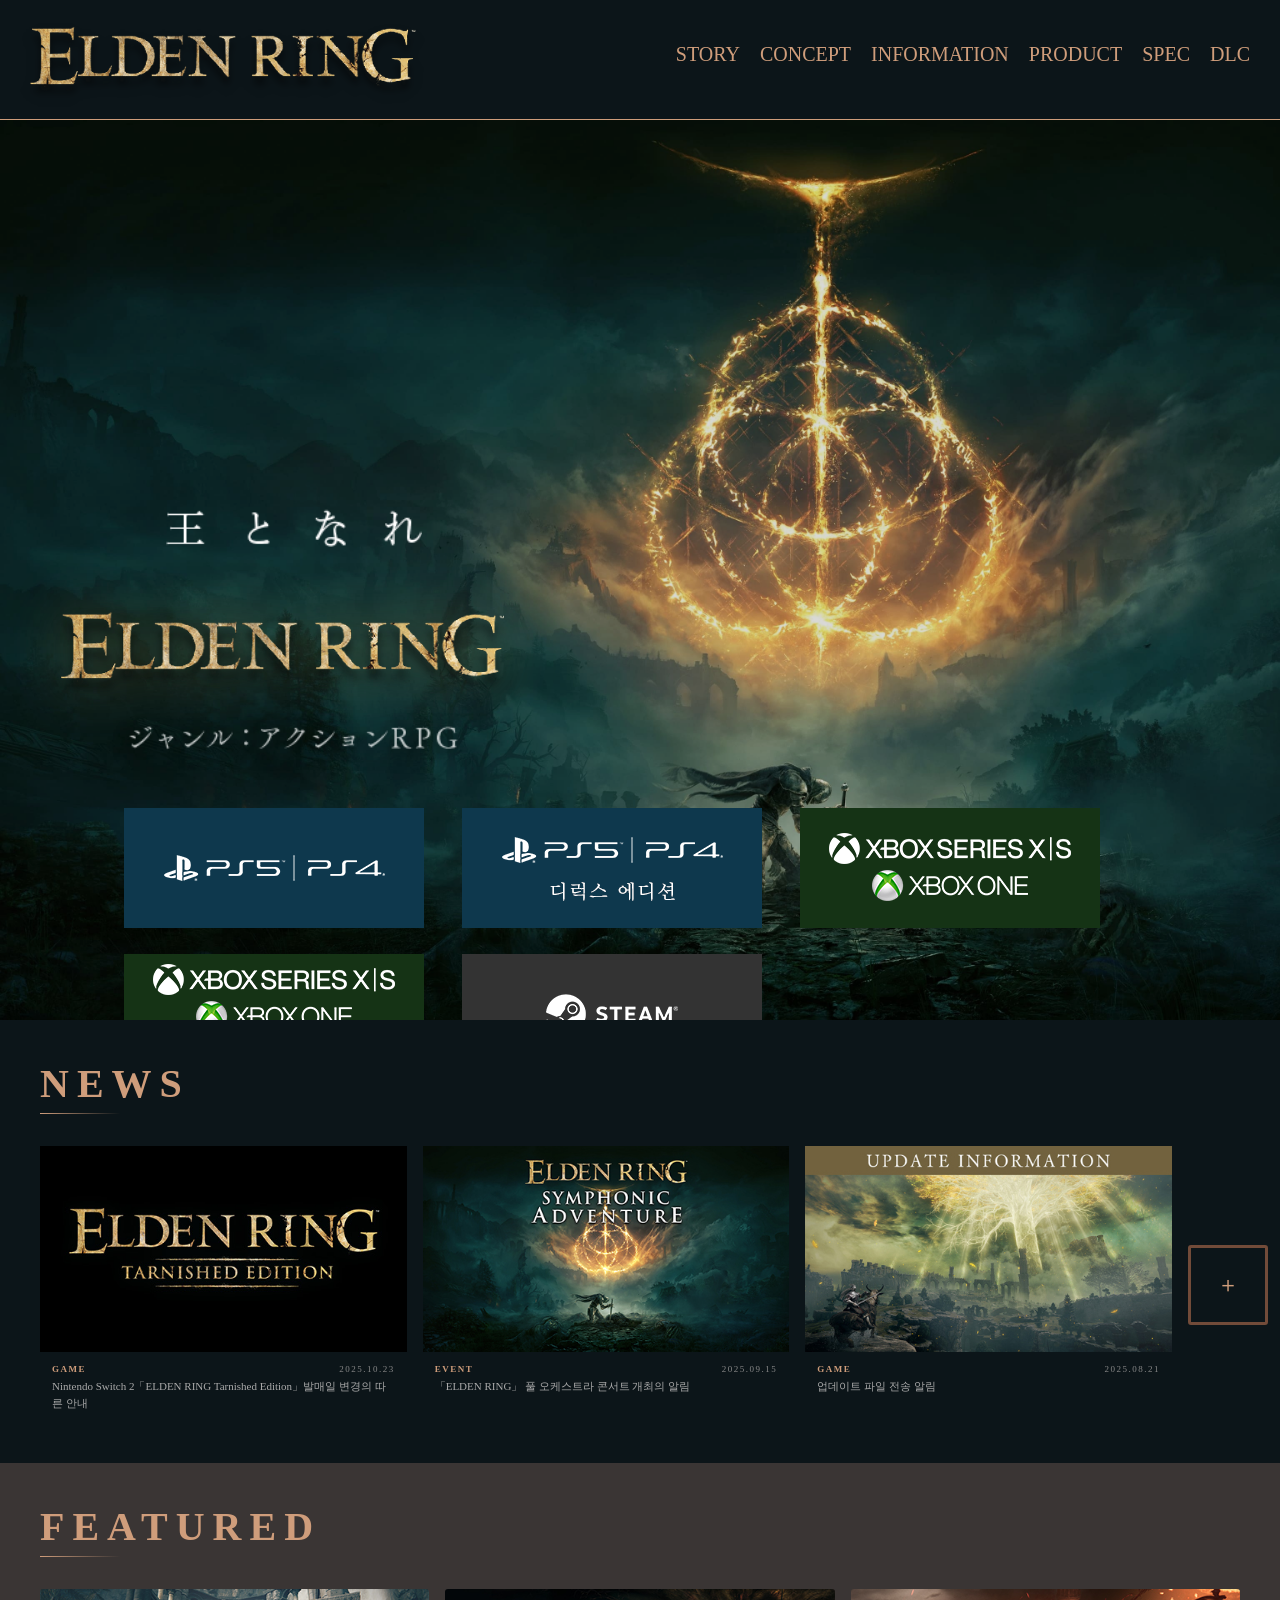
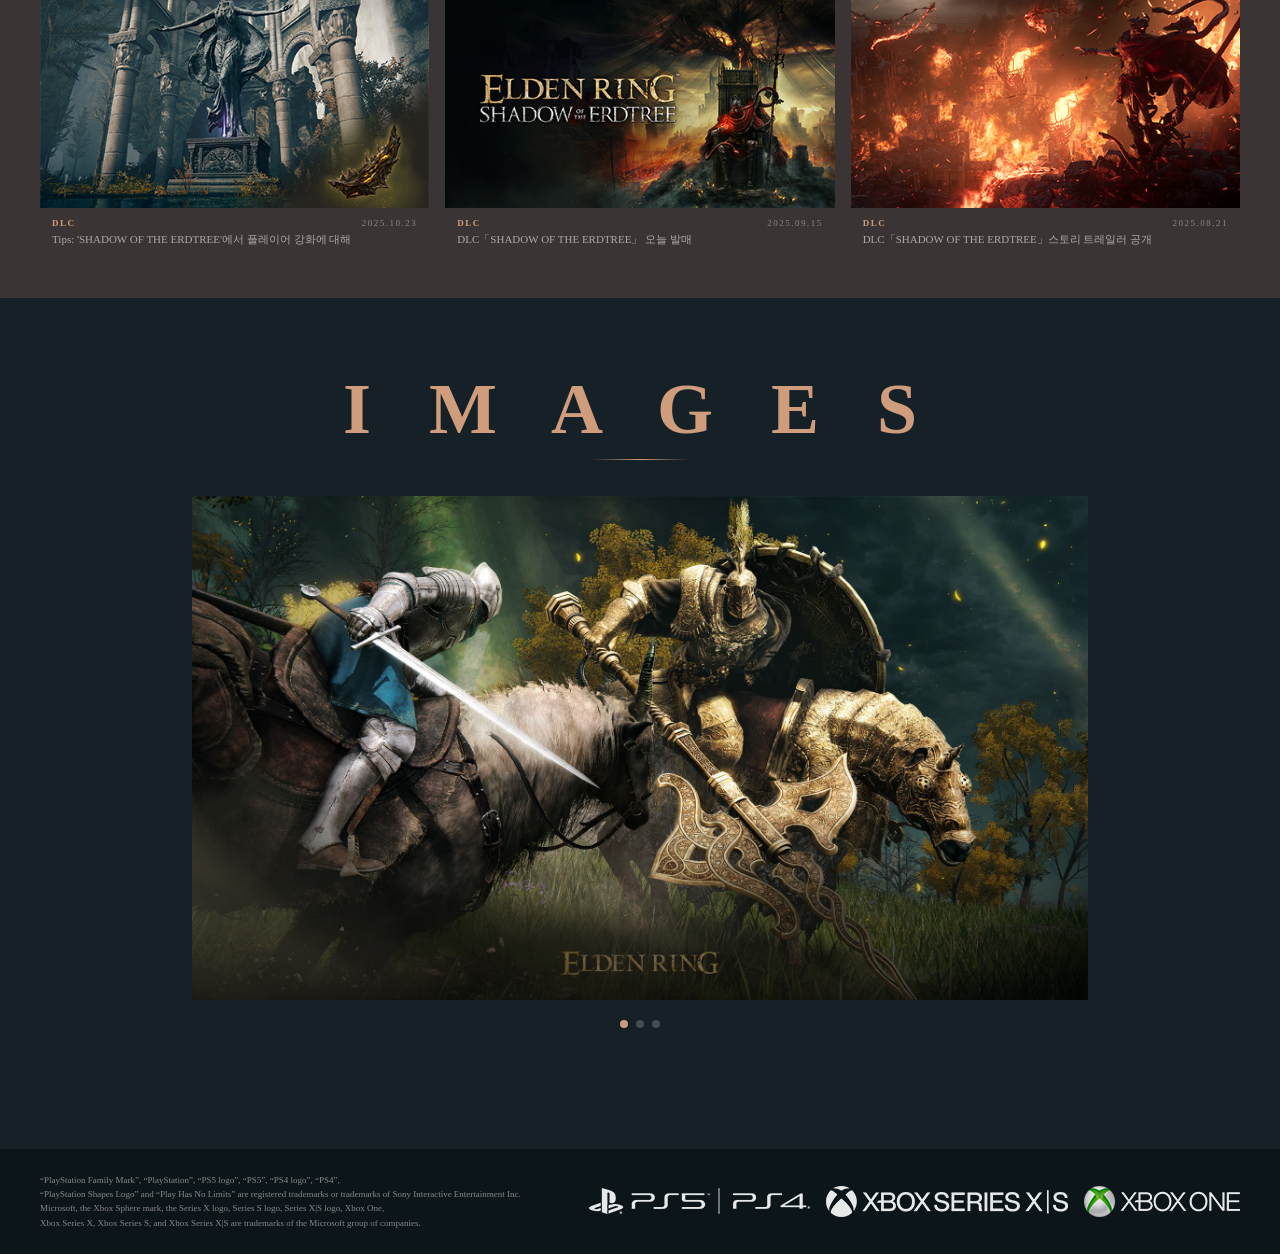
==== EldenRing_Main.html @ b3c1f211 "Add files via upload ..." ====
<!DOCTYPE html> 
<html>
<head>
    <meta charset="utf-8">  
    <meta name="viewport" content="width=device-width, initial-scale=1">  <!-- 모바일에서 콘텐츠 크기 최적화 -->
    <link rel="stylesheet" type="text/css" href="EldenRing_Css.css">
    <title>EldenRing</title>
</head>

<body>
  
    <header>
        <div id="logo">
            <a href="EldenRing_Main.html">
                <img src="image/logo.png" alt="EldenRing로고">    
            </a>
        </div>

        <div class="navmenu">
            <p><a href="EldenRing_Story.html">STORY</a></p>
            <p><a href="EldenRing_Concept">CONCEPT</a></p>
            <p><a href="EldenRing_Information">INFORMATION</a></p>
            <p><a href="EldenRing_Product">PRODUCT</a></p>
            <p><a href="EldenRing_Gamespec">SPEC</a></p>
            <p><a href="EldenRing_Dlc">DLC</a></p>
        </div>
    </header>

    </div>
            
            
    <div class="hero">
      <div class="hero-bg"></div>
      <div class="hero-overlay"></div>

      <div class="hero-content">
        <div class="hero-jp-top">
          <img src="image/Text/txt.png" alt="王となれ">
        </div>

        <div class="hero-logo">
          <img src="image/logo.png" alt="ELDEN RING">
        </div>

        <div class="hero-genre">
          <img src="image/Text/genre.png" alt="ジャンル：アクションRPG">
        </div>

        <div class="platform-row">
          <a class="platform-btn" href="#">
            <img src="image/Text/btn_ps.png" alt="PS5 PS4">
          </a>
          <a class="platform-btn" href="#">
            <img src="image/Text/btn_ps_dx.png" alt="PS5 PS4 디럭스 에디션">
          </a>
          <a class="platform-btn" href="#">
            <img src="image/Text/btn_xbox.png" alt="Xbox Series X|S Xbox One">
          </a>
          <a class="platform-btn" href="#">
            <img src="image/Text/btn_xbox_dx.png" alt="Xbox 디럭스 에디션">
          </a>
          <a class="platform-btn" href="#">
            <img src="image/Text/btn_steam.png" alt="Steam">
      </a>
    </div>
  </div>
</div>
    
    <main>
        <section class="news-section">
        <div class="section-title">NEWS</div>
        <div class="section-divider"></div>
        <div class="news-grid">
  
        <div class="news-card">
            <img class="news-thumb" src="image/news1.jpg" alt="Elden Ring Tarnished Edition">
            <div class="news-body">
                <div class="news-tag">GAME <span>2025.10.23</span></div>
                <div class="news-desc">Nintendo Switch 2「ELDEN RING Tarnished Edition」발매일 변경의 따른 안내</div>
            </div>
        </div>

        <div class="news-card">
            <img class="news-thumb" src="image/news2.jpg" alt="Elden Ring Symphonic Adventure">
            <div class="news-body">
                <div class="news-tag">EVENT <span>2025.09.15</span></div>
                <div class="news-desc">「ELDEN RING」 풀 오케스트라 콘서트 개최의 알림</div>
            </div>
        </div>

        <div class="news-card">
          <img class="news-thumb" src="image/news3.jpg" alt="Update Information">
          <div class="news-body">
            <div class="news-tag">GAME <span>2025.08.21</span></div>
            <div class="news-desc">업데이트 파일 전송 알림</div>
          </div>
        </div>

        <div class="news-more-btn">＋</div>
        </div>
        </section>

<section class="featured-section">
  <div class="section-title">FEATURED</div>
  <div class="section-divider"></div>
  <div class="featured-grid">

    <div class="featured-card">
      <img class="featured-thumb" src="image/featured1.jpg" alt="Featured 1">
      <div class="featured-card-body">
        <div class="featured-tag">DLC <span>2025.10.23</span></div>
        <div class="featured-desc">Tips: 'SHADOW OF THE ERDTREE'에서 플레이어 강화에 대해</div>
      </div>
    </div>

    <div class="featured-card">
      <img class="featured-thumb" src="image/featured2.jpg" alt="Shadow of the Erdtree">
      <div class="featured-card-body">
        <div class="featured-tag">DLC <span>2025.09.15</span></div>
        <div class="featured-desc">DLC「SHADOW OF THE ERDTREE」 오늘 발매</div>
      </div>
    </div>

    <div class="featured-card">
      <img class="featured-thumb" src="image/featured3.jpg" alt="Featured 3">
      <div class="featured-card-body">
        <div class="featured-tag">DLC <span>2025.08.21</span></div>
        <div class="featured-desc">DLC「SHADOW OF THE ERDTREE」스토리 트레일러 공개</div>
      </div>
    </div>
  </div>
</section>

  <section class="images-section">
  <div class="images-title">I M A G E S</div>
  <div class="images-divider"></div>
  <div class="images-carousel">

    <div class="carousel-slide">
      <img src="image/img_main1.jpg" alt="slide 1">
  </div>
  <div class="carousel-dots">
    <div class="dot active"></div>
    <div class="dot"></div>
    <div class="dot"></div>
  </div>
  </section>

        
    </main>

  <footer>
  <div class="footer-disclaimer">
    “PlayStation Family Mark”, “PlayStation”, “PS5 logo”, “PS5”, “PS4 logo”, “PS4”,<br>
    “PlayStation Shapes Logo” and “Play Has No Limits” are registered trademarks or trademarks of Sony Interactive Entertainment Inc.<br>
    Microsoft, the Xbox Sphere mark, the Series X logo, Series S logo, Series X|S logo, Xbox One,<br>
    Xbox Series X, Xbox Series S, and Xbox Series X|S are trademarks of the Microsoft group of companies.
  </div>
   

  <div class="footer-platforms">
    <img src="image/Text/logo_ps.png" alt="PS5">
    <img src="image/Text/logo_xbox01.png" alt="XBOX">
    <img src="image/Text/logo_xbox02.png" alt="XBOX2">
  </div>



</footer>
</body>
---- EldenRing_Css.css ----
@font-face {
    font-family: "Pretendard";
    src: url("font/EBGaramond-VariableFont_wght.ttf") format("truetype");
}


* {
    margin: 0;
    padding: 0;
    box-sizing: border-box; 
}
a, a:link, a:hover, a:visited { 
    text-decoration: none;
    color: #000;
}
:root {
    --gold: #cf9d7b;
    --gold-light: #e8c96a;
    --dark: #162127;
    --dark2: #0c1519;
    --dark3: #3a3534;
    --dark4: #1f1f21;
    --text-dim: #888;
    --text-mid: #aaa;
    --text-bright: #ddd;
  }
body { 
    font-family: "EB Garamond", serif;
    background-color: #162127;
    
   

}

.bg-layer {
    position: fixed;  
    top: 0;
    left: 0;
    width: 100vw;     
    height: 100vh;    
    z-index: -1;      
    overflow: hidden; 
    pointer-events: none; 
}

/* -----------------------------------------------------------------------  
header 영역 - 로고, 메인메뉴
----------------------------------------------------------------------- */

header {
    position: fixed; 
    top: 0;
    left: 0;
    display: flex;
    justify-content: space-between;
    align-items: center; 
    width: 100%;
    height: 120px;
    padding: 0 30px 0 0px;
    background-color: #0C1519;
    z-index: 10000;
    border-bottom: 1px solid #cf9d7b
}

.hero {
    position: relative;
    width: 100%;           
    max-width: 1920px;     
    height: 900px;        
    margin: 120px auto 0;  
    overflow: hidden;      
    min-height: 500px;
    
  }
.hero-bg {
    position: absolute;
    inset: 0;
    background-image: url('image/mainimage.jpg');
    background-size: cover;
    background-position: center 90%;
    background-repeat: no-repeat;    
    filter: brightness(0.85);
  }
.hero-content {
    position: relative;
    z-index: 10;
    padding: 0 60px;
    padding-top: 80px;
  }
 .hero-jp-top {
    position: absolute;
    margin-bottom: 14px;
    top: 510%;
    left: 23%;
    transform: translate(-50%, -50%); 
    width: 20%;          
    z-index: 4;
  }
  .hero-jp-top img {
    height: auto;
    width: 100%;
    display: flex;
    filter: brightness(1.1);
  }

  /* ELDEN RING 로고 이미지 */
  .hero-logo {
    position: absolute;
    top: 670%;            
  left: 22%;           
  transform: translate(-50%, -50%); 
  width: 40%;          
  z-index: 5;
  }
  .hero-logo img {
    height: auto;
    width: 100%;
    display: flex;
    filter: drop-shadow(0 0 30px rgba(201,168,76,0.45));
  }

  .hero-genre {
    position: absolute;
    margin-bottom: 32px;
    top: 780%;
    left: 23%;
    transform: translate(-50%, -50%); 
    width: 30%;  
    z-index: 6;
  }
  .hero-genre img {
    height: auto;
    width: 100%;
    display: flex;
    opacity: 0.75;
  }

  .platform-row { 
    display: flex; 
    gap: 10px; 
    flex-wrap: wrap;
    position: absolute;   
    top: 850%;         
    left: 110px;
    z-index: 20;          
    
  }
  .platform-btn {
    display: flex;
    align-items: center;
    gap: 7px;
    padding: 8px 14px;
    border-radius: 3px;
    cursor: pointer;
    transition: background 0.2s, border-color 0.2s;
    text-decoration: none;
    color: var(--text-bright);
    font-size: 10px;
    font-weight: 600;
    letter-spacing: 1px;
    white-space: nowrap;
  }
  .platform-btn:hover { background: rgba(201,168,76,0.1); border-color: rgba(201,168,76,0.4); }
  .platform-btn .icon { font-size: 16px; line-height: 1; }
  .platform-btn .sub { font-size: 8px; color: var(--text-dim); display: block; }

#logo { 
    height: 240px; 
    display: flex;
    
}
#logo img {
    height: 250px; 
    width: auto;   
    display: block; 
}
#logo a:hover img {
    opacity: 0.5;
    transition: opacity 0.3s ease;
}

.navmenu {
    font-size: 20px;
    height: 33px;
    display: flex;
    gap: 20px; 
}

.navmenu a {
    color: #cf9d7b;
}
.navmenu a:link {
    text-decoration: none;
}
.navmenu a:hover {
    color: rgb(36, 109, 124);
    font-weight: 700;
}



/* -----------------------------------------------------------------------
본문 영역
----------------------------------------------------------------------- */
 section { padding: 40px 40px; }
  .section-title {
    font-size: 40px;
    font-weight: 700;
    color: var(--gold);
    letter-spacing: 8px;
    margin-bottom: 6px;
  }
  .section-divider {
    width: 80px; height: 1px;   
    background: linear-gradient(to right, var(--gold), transparent);
    margin-bottom: 32px;
  }

  /* ── NEWS ── */
  .news-section { background: var(--dark2); }
  .news-grid {
    display: grid;
    grid-template-columns: repeat(3, 1fr) 52px;
    gap: 16px;
    align-items: start;
  }
  .news-card {
    overflow: hidden;
    cursor: pointer;
    transition: border-color 0.2s, transform 0.2s;
  }
  .news-card:hover { border-color: rgba(201,168,76,0.3); transform: translateY(-2px); }

  .news-thumb {
    width: 100%;
    aspect-ratio: 16/9;
    object-fit: cover;
    display: block;
  }

  .news-body { padding: 12px; }
  .news-tag {
    font-size: 9px;
    font-weight: 700;
    letter-spacing: 1.5px;
    color: var(--gold);
    margin-bottom: 4px;
    display: flex;
    justify-content: space-between;
  }
  .news-tag span { color: var(--text-dim); font-weight: 400; }
  .news-desc {
    font-size: 11px;
    color: var(--text-mid);
    line-height: 1.5;
    font-family: 'EB Garamond', serif;
    font-weight: 300;
  }
  .news-more-btn {
    width: 80px; height: 80px;
    border: 3px solid rgba(114, 75, 57);
    border-radius: 3px;
    display: flex;
    align-items: center;
    justify-content: center;
    font-size: 22px;
    color: var(--gold);
    cursor: pointer;
    align-self: center;
    transition: background 0.2s;
  }
  .news-more-btn:hover { background: rgba(201,168,76,0.1); color: var(--gold); }
main {
    position: relative;
    width: 100%;
    max-width: 1920px; 
    margin: 0 auto; 
    margin-bottom: 60px;
    z-index: 5;
    background-color: #162127
}
 /* ── FEATURED ── */
  .featured-section { background: var(--dark3); }
  .featured-grid { display: grid; grid-template-columns: repeat(3, 1fr); gap: 16px; }
  .featured-card {
    border-radius: 3px;
    overflow: hidden;
    cursor: pointer;
  
    transition: border-color 0.2s, transform 0.2s;
  }
  .featured-card:hover { border-color: rgba(201,168,76,0.3); transform: translateY(-2px); }

  /* 피처드 카드 썸네일 이미지 */
  .featured-thumb {
    width: 100%;
    aspect-ratio: 16/9;
    object-fit: cover;
    display: block;
  }

  .featured-card-body { padding: 10px 12px; }
  .featured-tag {
    font-size: 9px;
    font-weight: 600;
    letter-spacing: 1.5px;
    color: var(--gold);
    display: flex;
    justify-content: space-between;
    margin-bottom: 4px;
  }
  .featured-tag span { color: var(--text-dim); font-weight: 400; }
  .featured-desc {
    font-size: 11px;
    color: var(--text-mid);
    line-height: 1.4;
    font-family: 'EB Garamond', serif;
  }

  /* ── IMAGES ── */

.images-section { background: var(--dark); padding: 70px 0 60px; text-align: center; }
  .images-title {
    font-family: 'EB Garamond', serif;
    font-size: 72px;
    font-weight: 700;
    letter-spacing: 20px;
    color: var(--gold);
    margin-bottom: 8px;
  }
  .images-divider {
    width: 100px; height: 1px;
    background: linear-gradient(to right, transparent, var(--gold), transparent);
    margin: 0 auto 36px;  
  }
  .images-carousel {
    position: relative;
    width: 70%;
    margin: 0 auto;
    border-radius: 3px;
    overflow: hidden;
  }

  /* 캐러셀 슬라이드 이미지 */
  .carousel-slide {
    width: 100%;
    aspect-ratio: 16/9;
    position: relative;
    overflow: hidden;
  }
  .carousel-slide img {
    width: 100%;
    height: 100%;
    object-fit: cover;
    object-position: center 20%;
    display: block;
  }
  /* 슬라이드 하단 그라디언트 오버레이 */
  .carousel-slide::after {
    content: '';
    position: absolute;
    bottom: 0; left: 0; right: 0;
    height: 40%;
    background: linear-gradient(to top, rgba(0,0,0,0.6), transparent);
    pointer-events: none;
  }

  .carousel-dots { display: flex; justify-content: center; gap: 8px; margin-top: 20px; }
  .dot {
    width: 8px; height: 8px;
    border-radius: 50%;
    background: rgba(255,255,255,0.2);
    cursor: pointer;
    transition: background 0.2s;
  }
  .dot.active { background: var(--gold); }
  .dot:hover  { background: rgba(201,168,76,0.5); }




/* -----------------------------------------------------------------------
footer 영역 - 저작권 정보
----------------------------------------------------------------------- */

 footer {
    background: var(--dark2);
    border-top: 1px solid rgba(255,255,255,0.05);
    padding: 24px 40px;
    display: flex;
    align-items: center;
    justify-content: space-between;
    gap: 20px;
  }
  .footer-disclaimer { font-size: 9px; color: var(--text-dim); line-height: 1.6; max-width: 520px; }
  .footer-platforms {
    display: flex; gap: 16px; align-items: center;
    opacity: 0.9; font-size: 10px; letter-spacing: 1px;
    color: var(--text-dim); white-space: nowrap;
  }
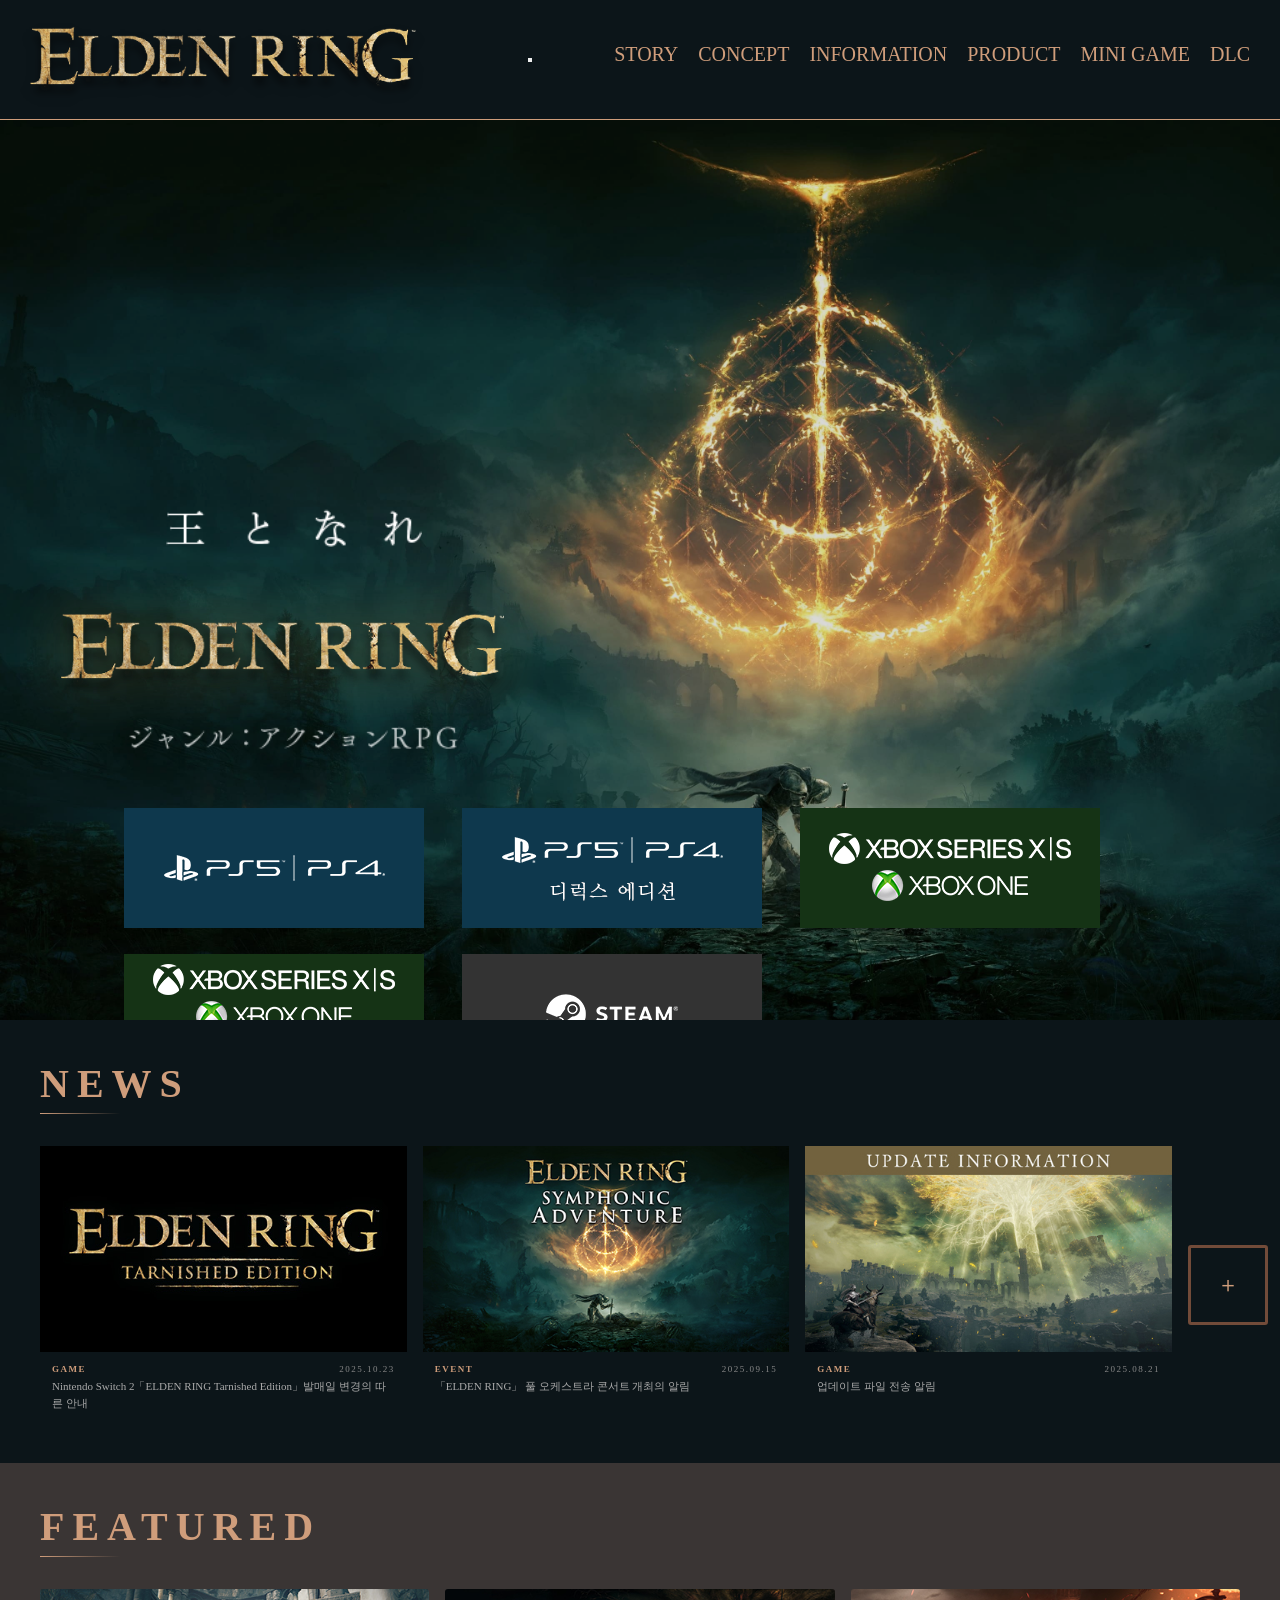
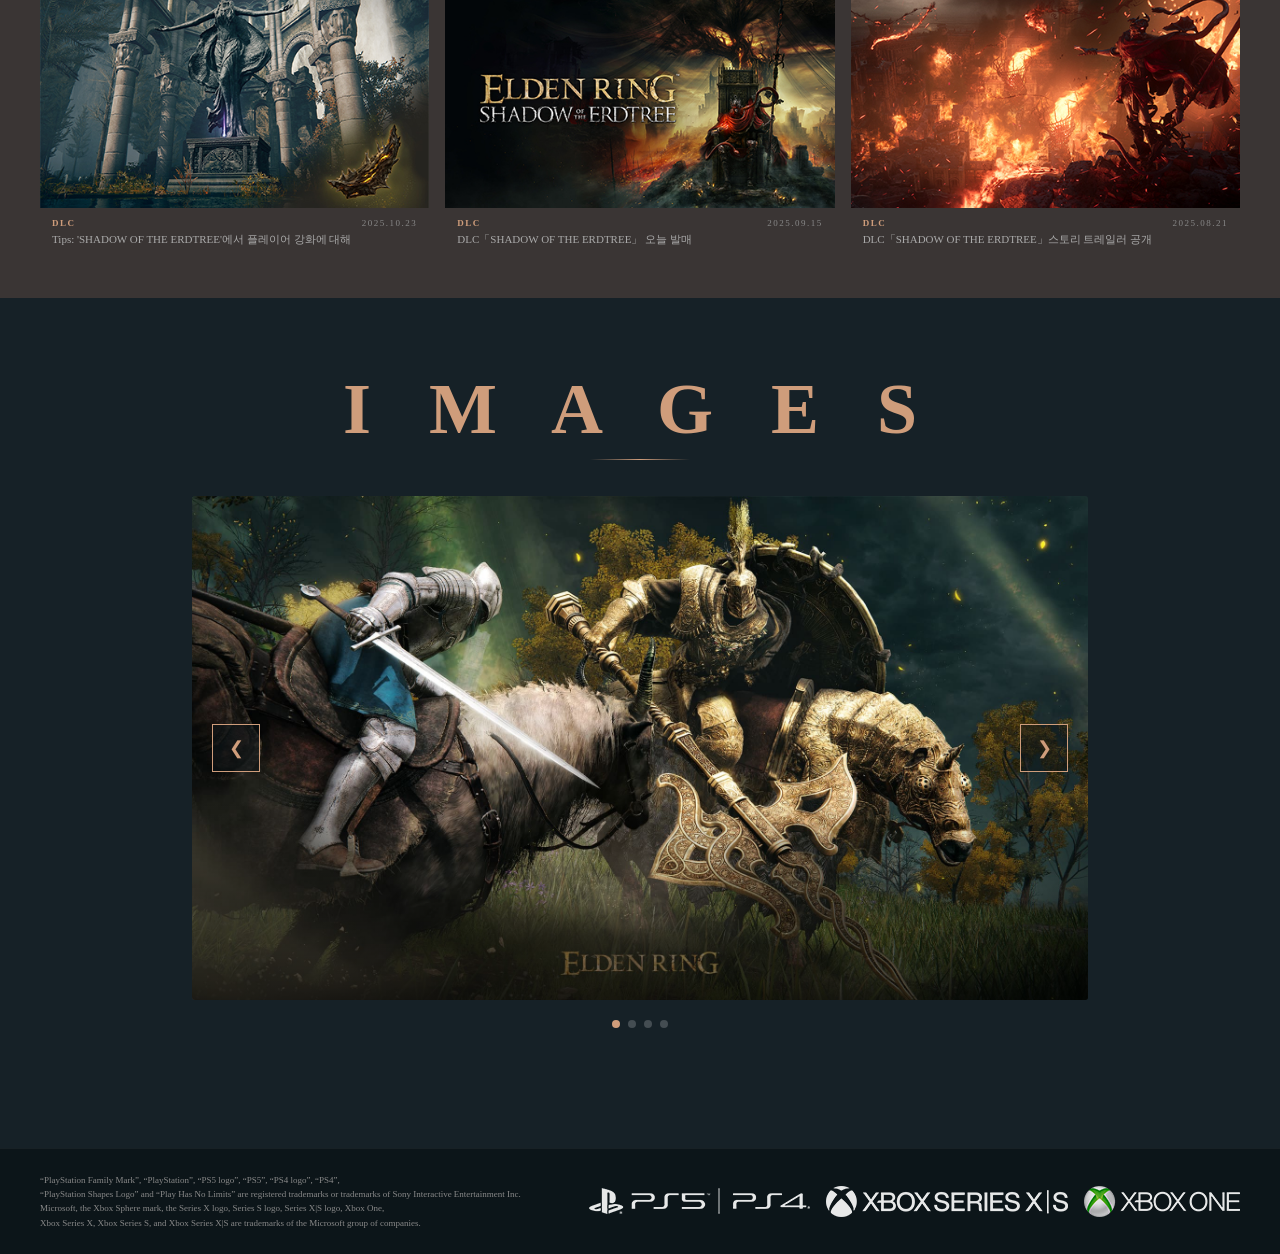
==== commit 0171c0ee: ". ." ====
--- a/EldenRing_Main.html
+++ b/EldenRing_Main.html
@@ -1,170 +1,240 @@
-<!DOCTYPE html> 
-<html>
-<head>
-    <meta charset="utf-8">  
-    <meta name="viewport" content="width=device-width, initial-scale=1">  <!-- 모바일에서 콘텐츠 크기 최적화 -->
-    <link rel="stylesheet" type="text/css" href="EldenRing_Css.css">
-    <title>EldenRing</title>
-</head>
-
-<body>
-  
-    <header>
-        <div id="logo">
-            <a href="EldenRing_Main.html">
-                <img src="image/logo.png" alt="EldenRing로고">    
-            </a>
-        </div>
-
-        <div class="navmenu">
-            <p><a href="EldenRing_Story.html">STORY</a></p>
-            <p><a href="EldenRing_Concept">CONCEPT</a></p>
-            <p><a href="EldenRing_Information">INFORMATION</a></p>
-            <p><a href="EldenRing_Product">PRODUCT</a></p>
-            <p><a href="EldenRing_Gamespec">SPEC</a></p>
-            <p><a href="EldenRing_Dlc">DLC</a></p>
-        </div>
-    </header>
-
-    </div>
-            
-            
-    <div class="hero">
-      <div class="hero-bg"></div>
-      <div class="hero-overlay"></div>
-
-      <div class="hero-content">
-        <div class="hero-jp-top">
-          <img src="image/Text/txt.png" alt="王となれ">
-        </div>
-
-        <div class="hero-logo">
-          <img src="image/logo.png" alt="ELDEN RING">
-        </div>
-
-        <div class="hero-genre">
-          <img src="image/Text/genre.png" alt="ジャンル：アクションRPG">
-        </div>
-
-        <div class="platform-row">
-          <a class="platform-btn" href="#">
-            <img src="image/Text/btn_ps.png" alt="PS5 PS4">
-          </a>
-          <a class="platform-btn" href="#">
-            <img src="image/Text/btn_ps_dx.png" alt="PS5 PS4 디럭스 에디션">
-          </a>
-          <a class="platform-btn" href="#">
-            <img src="image/Text/btn_xbox.png" alt="Xbox Series X|S Xbox One">
-          </a>
-          <a class="platform-btn" href="#">
-            <img src="image/Text/btn_xbox_dx.png" alt="Xbox 디럭스 에디션">
-          </a>
-          <a class="platform-btn" href="#">
-            <img src="image/Text/btn_steam.png" alt="Steam">
-      </a>
-    </div>
-  </div>
-</div>
-    
-    <main>
-        <section class="news-section">
-        <div class="section-title">NEWS</div>
-        <div class="section-divider"></div>
-        <div class="news-grid">
-  
-        <div class="news-card">
-            <img class="news-thumb" src="image/news1.jpg" alt="Elden Ring Tarnished Edition">
-            <div class="news-body">
-                <div class="news-tag">GAME <span>2025.10.23</span></div>
-                <div class="news-desc">Nintendo Switch 2「ELDEN RING Tarnished Edition」발매일 변경의 따른 안내</div>
-            </div>
-        </div>
-
-        <div class="news-card">
-            <img class="news-thumb" src="image/news2.jpg" alt="Elden Ring Symphonic Adventure">
-            <div class="news-body">
-                <div class="news-tag">EVENT <span>2025.09.15</span></div>
-                <div class="news-desc">「ELDEN RING」 풀 오케스트라 콘서트 개최의 알림</div>
-            </div>
-        </div>
-
-        <div class="news-card">
-          <img class="news-thumb" src="image/news3.jpg" alt="Update Information">
-          <div class="news-body">
-            <div class="news-tag">GAME <span>2025.08.21</span></div>
-            <div class="news-desc">업데이트 파일 전송 알림</div>
-          </div>
-        </div>
-
-        <div class="news-more-btn">＋</div>
-        </div>
-        </section>
-
-<section class="featured-section">
-  <div class="section-title">FEATURED</div>
-  <div class="section-divider"></div>
-  <div class="featured-grid">
-
-    <div class="featured-card">
-      <img class="featured-thumb" src="image/featured1.jpg" alt="Featured 1">
-      <div class="featured-card-body">
-        <div class="featured-tag">DLC <span>2025.10.23</span></div>
-        <div class="featured-desc">Tips: 'SHADOW OF THE ERDTREE'에서 플레이어 강화에 대해</div>
-      </div>
-    </div>
-
-    <div class="featured-card">
-      <img class="featured-thumb" src="image/featured2.jpg" alt="Shadow of the Erdtree">
-      <div class="featured-card-body">
-        <div class="featured-tag">DLC <span>2025.09.15</span></div>
-        <div class="featured-desc">DLC「SHADOW OF THE ERDTREE」 오늘 발매</div>
-      </div>
-    </div>
-
-    <div class="featured-card">
-      <img class="featured-thumb" src="image/featured3.jpg" alt="Featured 3">
-      <div class="featured-card-body">
-        <div class="featured-tag">DLC <span>2025.08.21</span></div>
-        <div class="featured-desc">DLC「SHADOW OF THE ERDTREE」스토리 트레일러 공개</div>
-      </div>
-    </div>
-  </div>
-</section>
-
-  <section class="images-section">
-  <div class="images-title">I M A G E S</div>
-  <div class="images-divider"></div>
-  <div class="images-carousel">
-
-    <div class="carousel-slide">
-      <img src="image/img_main1.jpg" alt="slide 1">
-  </div>
-  <div class="carousel-dots">
-    <div class="dot active"></div>
-    <div class="dot"></div>
-    <div class="dot"></div>
-  </div>
-  </section>
-
-        
-    </main>
-
-  <footer>
-  <div class="footer-disclaimer">
-    “PlayStation Family Mark”, “PlayStation”, “PS5 logo”, “PS5”, “PS4 logo”, “PS4”,<br>
-    “PlayStation Shapes Logo” and “Play Has No Limits” are registered trademarks or trademarks of Sony Interactive Entertainment Inc.<br>
-    Microsoft, the Xbox Sphere mark, the Series X logo, Series S logo, Series X|S logo, Xbox One,<br>
-    Xbox Series X, Xbox Series S, and Xbox Series X|S are trademarks of the Microsoft group of companies.
-  </div>
-   
-
-  <div class="footer-platforms">
-    <img src="image/Text/logo_ps.png" alt="PS5">
-    <img src="image/Text/logo_xbox01.png" alt="XBOX">
-    <img src="image/Text/logo_xbox02.png" alt="XBOX2">
-  </div>
-
-
-
-</footer>
-</body>           +<!DOCTYPE html> 
+<html>
+<head>
+    <meta charset="utf-8">  
+    <meta name="viewport" content="width=device-width, initial-scale=1">  <!-- 모바일에서 콘텐츠 크기 최적화 -->
+    <link rel="stylesheet" type="text/css" href="EldenRing_Css.css">
+    <title>ELDEN RING</title>
+</head>
+
+<body>
+  
+    <header>
+        <div id="logo">
+            <a href="EldenRing_Main.html">
+                <img src="image/logo.png" alt="EldenRing로고">    
+            </a>
+        </div>
+
+      <button class="nav-toggle" id="navToggle" aria-label="메뉴">
+        <span></span>
+        <span></span>
+        <span></span>
+      </button>
+
+        <div class="navmenu">
+            <p><a href="EldenRing_Story.html">STORY</a></p>
+            <p><a href="EldenRing_Concept">CONCEPT</a></p>
+            <p><a href="EldenRing_Information">INFORMATION</a></p>
+            <p><a href="EldenRing_Product">PRODUCT</a></p>
+            <p><a href="EldenRing_MG.html">MINI GAME</a></p>
+            <p><a href="EldenRing_Dlc">DLC</a></p>
+        </div>
+    </header>
+
+    </div>
+            
+            
+    <div class="hero">
+      <div class="hero-bg"></div>
+      <div class="hero-overlay"></div>
+
+      <div class="hero-content">
+        <div class="hero-jp-top">
+          <img src="image/Text/txt.png" alt="王となれ">
+        </div>
+
+        <div class="hero-logo">
+          <img src="image/logo.png" alt="ELDEN RING">
+        </div>
+
+        <div class="hero-genre">
+          <img src="image/Text/genre.png" alt="ジャンル：アクションRPG">
+        </div>
+
+        <div class="platform-row">
+          <a class="platform-btn" href="#">
+            <img src="image/Text/btn_ps.png" alt="PS5 PS4">
+          </a>
+          <a class="platform-btn" href="#">
+            <img src="image/Text/btn_ps_dx.png" alt="PS5 PS4 디럭스 에디션">
+          </a>
+          <a class="platform-btn" href="#">
+            <img src="image/Text/btn_xbox.png" alt="Xbox Series X|S Xbox One">
+          </a>
+          <a class="platform-btn" href="#">
+            <img src="image/Text/btn_xbox_dx.png" alt="Xbox 디럭스 에디션">
+          </a>
+          <a class="platform-btn" href="#">
+            <img src="image/Text/btn_steam.png" alt="Steam">
+      </a>
+    </div>
+  </div>
+</div>
+    
+    <main>
+        <section class="news-section">
+        <div class="section-title">NEWS</div>
+        <div class="section-divider"></div>
+        <div class="news-grid">
+  
+        <div class="news-card">
+            <img class="news-thumb" src="image/news1.jpg" alt="Elden Ring Tarnished Edition">
+            <div class="news-body">
+                <div class="news-tag">GAME <span>2025.10.23</span></div>
+                <div class="news-desc">Nintendo Switch 2「ELDEN RING Tarnished Edition」발매일 변경의 따른 안내</div>
+            </div>
+        </div>
+
+        <div class="news-card">
+            <img class="news-thumb" src="image/news2.jpg" alt="Elden Ring Symphonic Adventure">
+            <div class="news-body">
+                <div class="news-tag">EVENT <span>2025.09.15</span></div>
+                <div class="news-desc">「ELDEN RING」 풀 오케스트라 콘서트 개최의 알림</div>
+            </div>
+        </div>
+
+        <div class="news-card">
+          <img class="news-thumb" src="image/news3.jpg" alt="Update Information">
+          <div class="news-body">
+            <div class="news-tag">GAME <span>2025.08.21</span></div>
+            <div class="news-desc">업데이트 파일 전송 알림</div>
+          </div>
+        </div>
+
+        <div class="news-more-btn">＋</div>
+        </div>
+        </section>
+
+<section class="featured-section">
+  <div class="section-title">FEATURED</div>
+  <div class="section-divider"></div>
+  <div class="featured-grid">
+
+    <div class="featured-card">
+      <img class="featured-thumb" src="image/featured1.jpg" alt="Featured 1">
+      <div class="featured-card-body">
+        <div class="featured-tag">DLC <span>2025.10.23</span></div>
+        <div class="featured-desc">Tips: 'SHADOW OF THE ERDTREE'에서 플레이어 강화에 대해</div>
+      </div>
+    </div>
+
+    <div class="featured-card">
+      <img class="featured-thumb" src="image/featured2.jpg" alt="Shadow of the Erdtree">
+      <div class="featured-card-body">
+        <div class="featured-tag">DLC <span>2025.09.15</span></div>
+        <div class="featured-desc">DLC「SHADOW OF THE ERDTREE」 오늘 발매</div>
+      </div>
+    </div>
+
+    <div class="featured-card">
+      <img class="featured-thumb" src="image/featured3.jpg" alt="Featured 3">
+      <div class="featured-card-body">
+        <div class="featured-tag">DLC <span>2025.08.21</span></div>
+        <div class="featured-desc">DLC「SHADOW OF THE ERDTREE」스토리 트레일러 공개</div>
+      </div>
+    </div>
+  </div>
+</section>
+
+  <section class="images-section">
+  <div class="images-title">I M A G E S</div>
+  <div class="images-divider"></div>
+
+  <div class="images-carousel">
+
+    <!-- 슬라이드 트랙: 각 이미지가 개별 슬라이드 -->
+    <div class="images-track">
+      <div class="images-slide active">
+        <img src="image/img_main1.jpg" alt="slide 1">
+      </div>
+      <div class="images-slide">
+        <img src="image/img_main2.jpg" alt="slide 2">
+      </div>
+      <div class="images-slide">
+        <img src="image/img_main3.jpg" alt="slide 3">
+      </div>
+      <div class="images-slide">
+        <img src="image/img_main4.jpg" alt="slide 4">
+      </div>
+    </div>
+
+    <!-- 좌우 버튼 -->
+    <button class="images-btn prev" aria-label="이전">&#10094;</button>
+    <button class="images-btn next" aria-label="다음">&#10095;</button>
+  </div>
+
+  <!-- 인디케이터 -->
+  <div class="images-dots">
+    <div class="i-dot active" data-index="0"></div>
+    <div class="i-dot" data-index="1"></div>
+    <div class="i-dot" data-index="2"></div>
+    <div class="i-dot" data-index="3"></div>
+  </div>
+</section>
+
+        
+    </main>
+
+  <footer>
+  <div class="footer-disclaimer">
+    “PlayStation Family Mark”, “PlayStation”, “PS5 logo”, “PS5”, “PS4 logo”, “PS4”,<br>
+    “PlayStation Shapes Logo” and “Play Has No Limits” are registered trademarks or trademarks of Sony Interactive Entertainment Inc.<br>
+    Microsoft, the Xbox Sphere mark, the Series X logo, Series S logo, Series X|S logo, Xbox One,<br>
+    Xbox Series X, Xbox Series S, and Xbox Series X|S are trademarks of the Microsoft group of companies.
+  </div>
+   
+
+  <div class="footer-platforms">
+    <img src="image/Text/logo_ps.png" alt="PS5">
+    <img src="image/Text/logo_xbox01.png" alt="XBOX">
+    <img src="image/Text/logo_xbox02.png" alt="XBOX2">
+  </div>
+
+
+
+</footer>
+<script>
+  const navToggle = document.getElementById('navToggle');
+  const navmenu   = document.getElementById('navmenu');
+
+  navToggle.addEventListener('click', () => {
+    navToggle.classList.toggle('open');
+    navmenu.classList.toggle('open');
+  });
+
+  // 메뉴 항목 클릭 시 자동 닫힘
+  navmenu.querySelectorAll('a').forEach(link => {
+    link.addEventListener('click', () => {
+      navToggle.classList.remove('open');
+      navmenu.classList.remove('open');
+    });
+  });
+</script>
+</body>         
+  
+<script>
+  const iTrack = document.querySelector('.images-track');
+  const iSlides = document.querySelectorAll('.images-slide');
+  const iDots = document.querySelectorAll('.i-dot');
+  const iPrev = document.querySelector('.images-btn.prev');
+  const iNext = document.querySelector('.images-btn.next');
+  let iCurrent = 0;
+  const iTotal = iSlides.length;
+
+  function iGoTo(idx) {
+    iCurrent = (idx + iTotal) % iTotal;
+    iTrack.style.transform = `translateX(-${iCurrent * 100}%)`;
+    iSlides.forEach((s, i) => s.classList.toggle('active', i === iCurrent));
+    iDots.forEach((d, i) => d.classList.toggle('active', i === iCurrent));
+  }
+
+  iNext.addEventListener('click', () => iGoTo(iCurrent + 1));
+  iPrev.addEventListener('click', () => iGoTo(iCurrent - 1));
+  iDots.forEach(dot => {
+    dot.addEventListener('click', () => iGoTo(parseInt(dot.dataset.index)));
+  });
+
+  // 자동 재생 (5초마다, 원치 않으면 이 줄 삭제)
+  setInterval(() => iGoTo(iCurrent + 1), 5000);
+</script>
--- a/EldenRing_Css.css
+++ b/EldenRing_Css.css
@@ -1,400 +1,570 @@
-@font-face {
-    font-family: "Pretendard";
-    src: url("font/EBGaramond-VariableFont_wght.ttf") format("truetype");
-}
-
-
-* {
-    margin: 0;
-    padding: 0;
-    box-sizing: border-box; 
-}
-a, a:link, a:hover, a:visited { 
-    text-decoration: none;
-    color: #000;
-}
-:root {
-    --gold: #cf9d7b;
-    --gold-light: #e8c96a;
-    --dark: #162127;
-    --dark2: #0c1519;
-    --dark3: #3a3534;
-    --dark4: #1f1f21;
-    --text-dim: #888;
-    --text-mid: #aaa;
-    --text-bright: #ddd;
-  }
-body { 
-    font-family: "EB Garamond", serif;
-    background-color: #162127;
-    
-   
-
-}
-
-.bg-layer {
-    position: fixed;  
-    top: 0;
-    left: 0;
-    width: 100vw;     
-    height: 100vh;    
-    z-index: -1;      
-    overflow: hidden; 
-    pointer-events: none; 
-}
-
-/* -----------------------------------------------------------------------  
-header 영역 - 로고, 메인메뉴
------------------------------------------------------------------------ */
-
-header {
-    position: fixed; 
-    top: 0;
-    left: 0;
-    display: flex;
-    justify-content: space-between;
-    align-items: center; 
-    width: 100%;
-    height: 120px;
-    padding: 0 30px 0 0px;
-    background-color: #0C1519;
-    z-index: 10000;
-    border-bottom: 1px solid #cf9d7b
-}
-
-.hero {
-    position: relative;
-    width: 100%;           
-    max-width: 1920px;     
-    height: 900px;        
-    margin: 120px auto 0;  
-    overflow: hidden;      
-    min-height: 500px;
-    
-  }
-.hero-bg {
-    position: absolute;
-    inset: 0;
-    background-image: url('image/mainimage.jpg');
-    background-size: cover;
-    background-position: center 90%;
-    background-repeat: no-repeat;    
-    filter: brightness(0.85);
-  }
-.hero-content {
-    position: relative;
-    z-index: 10;
-    padding: 0 60px;
-    padding-top: 80px;
-  }
- .hero-jp-top {
-    position: absolute;
-    margin-bottom: 14px;
-    top: 510%;
-    left: 23%;
-    transform: translate(-50%, -50%); 
-    width: 20%;          
-    z-index: 4;
-  }
-  .hero-jp-top img {
-    height: auto;
-    width: 100%;
-    display: flex;
-    filter: brightness(1.1);
-  }
-
-  /* ELDEN RING 로고 이미지 */
-  .hero-logo {
-    position: absolute;
-    top: 670%;            
-  left: 22%;           
-  transform: translate(-50%, -50%); 
-  width: 40%;          
-  z-index: 5;
-  }
-  .hero-logo img {
-    height: auto;
-    width: 100%;
-    display: flex;
-    filter: drop-shadow(0 0 30px rgba(201,168,76,0.45));
-  }
-
-  .hero-genre {
-    position: absolute;
-    margin-bottom: 32px;
-    top: 780%;
-    left: 23%;
-    transform: translate(-50%, -50%); 
-    width: 30%;  
-    z-index: 6;
-  }
-  .hero-genre img {
-    height: auto;
-    width: 100%;
-    display: flex;
-    opacity: 0.75;
-  }
-
-  .platform-row { 
-    display: flex; 
-    gap: 10px; 
-    flex-wrap: wrap;
-    position: absolute;   
-    top: 850%;         
-    left: 110px;
-    z-index: 20;          
-    
-  }
-  .platform-btn {
-    display: flex;
-    align-items: center;
-    gap: 7px;
-    padding: 8px 14px;
-    border-radius: 3px;
-    cursor: pointer;
-    transition: background 0.2s, border-color 0.2s;
-    text-decoration: none;
-    color: var(--text-bright);
-    font-size: 10px;
-    font-weight: 600;
-    letter-spacing: 1px;
-    white-space: nowrap;
-  }
-  .platform-btn:hover { background: rgba(201,168,76,0.1); border-color: rgba(201,168,76,0.4); }
-  .platform-btn .icon { font-size: 16px; line-height: 1; }
-  .platform-btn .sub { font-size: 8px; color: var(--text-dim); display: block; }
-
-#logo { 
-    height: 240px; 
-    display: flex;
-    
-}
-#logo img {
-    height: 250px; 
-    width: auto;   
-    display: block; 
-}
-#logo a:hover img {
-    opacity: 0.5;
-    transition: opacity 0.3s ease;
-}
-
-.navmenu {
-    font-size: 20px;
-    height: 33px;
-    display: flex;
-    gap: 20px; 
-}
-
-.navmenu a {
-    color: #cf9d7b;
-}
-.navmenu a:link {
-    text-decoration: none;
-}
-.navmenu a:hover {
-    color: rgb(36, 109, 124);
-    font-weight: 700;
-}
-
-
-
-/* -----------------------------------------------------------------------
-본문 영역
------------------------------------------------------------------------ */
- section { padding: 40px 40px; }
-  .section-title {
-    font-size: 40px;
-    font-weight: 700;
-    color: var(--gold);
-    letter-spacing: 8px;
-    margin-bottom: 6px;
-  }
-  .section-divider {
-    width: 80px; height: 1px;   
-    background: linear-gradient(to right, var(--gold), transparent);
-    margin-bottom: 32px;
-  }
-
-  /* ── NEWS ── */
-  .news-section { background: var(--dark2); }
-  .news-grid {
-    display: grid;
-    grid-template-columns: repeat(3, 1fr) 52px;
-    gap: 16px;
-    align-items: start;
-  }
-  .news-card {
-    overflow: hidden;
-    cursor: pointer;
-    transition: border-color 0.2s, transform 0.2s;
-  }
-  .news-card:hover { border-color: rgba(201,168,76,0.3); transform: translateY(-2px); }
-
-  .news-thumb {
-    width: 100%;
-    aspect-ratio: 16/9;
-    object-fit: cover;
-    display: block;
-  }
-
-  .news-body { padding: 12px; }
-  .news-tag {
-    font-size: 9px;
-    font-weight: 700;
-    letter-spacing: 1.5px;
-    color: var(--gold);
-    margin-bottom: 4px;
-    display: flex;
-    justify-content: space-between;
-  }
-  .news-tag span { color: var(--text-dim); font-weight: 400; }
-  .news-desc {
-    font-size: 11px;
-    color: var(--text-mid);
-    line-height: 1.5;
-    font-family: 'EB Garamond', serif;
-    font-weight: 300;
-  }
-  .news-more-btn {
-    width: 80px; height: 80px;
-    border: 3px solid rgba(114, 75, 57);
-    border-radius: 3px;
-    display: flex;
-    align-items: center;
-    justify-content: center;
-    font-size: 22px;
-    color: var(--gold);
-    cursor: pointer;
-    align-self: center;
-    transition: background 0.2s;
-  }
-  .news-more-btn:hover { background: rgba(201,168,76,0.1); color: var(--gold); }
-main {
-    position: relative;
-    width: 100%;
-    max-width: 1920px; 
-    margin: 0 auto; 
-    margin-bottom: 60px;
-    z-index: 5;
-    background-color: #162127
-}
- /* ── FEATURED ── */
-  .featured-section { background: var(--dark3); }
-  .featured-grid { display: grid; grid-template-columns: repeat(3, 1fr); gap: 16px; }
-  .featured-card {
-    border-radius: 3px;
-    overflow: hidden;
-    cursor: pointer;
-  
-    transition: border-color 0.2s, transform 0.2s;
-  }
-  .featured-card:hover { border-color: rgba(201,168,76,0.3); transform: translateY(-2px); }
-
-  /* 피처드 카드 썸네일 이미지 */
-  .featured-thumb {
-    width: 100%;
-    aspect-ratio: 16/9;
-    object-fit: cover;
-    display: block;
-  }
-
-  .featured-card-body { padding: 10px 12px; }
-  .featured-tag {
-    font-size: 9px;
-    font-weight: 600;
-    letter-spacing: 1.5px;
-    color: var(--gold);
-    display: flex;
-    justify-content: space-between;
-    margin-bottom: 4px;
-  }
-  .featured-tag span { color: var(--text-dim); font-weight: 400; }
-  .featured-desc {
-    font-size: 11px;
-    color: var(--text-mid);
-    line-height: 1.4;
-    font-family: 'EB Garamond', serif;
-  }
-
-  /* ── IMAGES ── */
-
-.images-section { background: var(--dark); padding: 70px 0 60px; text-align: center; }
-  .images-title {
-    font-family: 'EB Garamond', serif;
-    font-size: 72px;
-    font-weight: 700;
-    letter-spacing: 20px;
-    color: var(--gold);
-    margin-bottom: 8px;
-  }
-  .images-divider {
-    width: 100px; height: 1px;
-    background: linear-gradient(to right, transparent, var(--gold), transparent);
-    margin: 0 auto 36px;  
-  }
-  .images-carousel {
-    position: relative;
-    width: 70%;
-    margin: 0 auto;
-    border-radius: 3px;
-    overflow: hidden;
-  }
-
-  /* 캐러셀 슬라이드 이미지 */
-  .carousel-slide {
-    width: 100%;
-    aspect-ratio: 16/9;
-    position: relative;
-    overflow: hidden;
-  }
-  .carousel-slide img {
-    width: 100%;
-    height: 100%;
-    object-fit: cover;
-    object-position: center 20%;
-    display: block;
-  }
-  /* 슬라이드 하단 그라디언트 오버레이 */
-  .carousel-slide::after {
-    content: '';
-    position: absolute;
-    bottom: 0; left: 0; right: 0;
-    height: 40%;
-    background: linear-gradient(to top, rgba(0,0,0,0.6), transparent);
-    pointer-events: none;
-  }
-
-  .carousel-dots { display: flex; justify-content: center; gap: 8px; margin-top: 20px; }
-  .dot {
-    width: 8px; height: 8px;
-    border-radius: 50%;
-    background: rgba(255,255,255,0.2);
-    cursor: pointer;
-    transition: background 0.2s;
-  }
-  .dot.active { background: var(--gold); }
-  .dot:hover  { background: rgba(201,168,76,0.5); }
-
-
-
-
-/* -----------------------------------------------------------------------
-footer 영역 - 저작권 정보
------------------------------------------------------------------------ */
-
- footer {
-    background: var(--dark2);
-    border-top: 1px solid rgba(255,255,255,0.05);
-    padding: 24px 40px;
-    display: flex;
-    align-items: center;
-    justify-content: space-between;
-    gap: 20px;
-  }
-  .footer-disclaimer { font-size: 9px; color: var(--text-dim); line-height: 1.6; max-width: 520px; }
-  .footer-platforms {
-    display: flex; gap: 16px; align-items: center;
-    opacity: 0.9; font-size: 10px; letter-spacing: 1px;
-    color: var(--text-dim); white-space: nowrap;
+@font-face {
+    font-family: "Pretendard";
+    src: url("font/EBGaramond-VariableFont_wght.ttf") format("truetype");
+}
+
+
+* {
+    margin: 0;
+    padding: 0;
+    box-sizing: border-box; 
+}
+a, a:link, a:hover, a:visited { 
+    text-decoration: none;
+    color: #000;
+}
+:root {
+    --gold: #cf9d7b;
+    --gold-light: #e8c96a;
+    --dark: #162127;
+    --dark2: #0c1519;
+    --dark3: #3a3534;
+    --dark4: #1f1f21;
+    --text-dim: #888;
+    --text-mid: #aaa;
+    --text-bright: #ddd;
+  }
+body { 
+    font-family: "EB Garamond", serif;
+    background-color: #162127;
+    
+   
+
+}
+
+.bg-layer {
+    position: fixed;  
+    top: 0;
+    left: 0;
+    width: 100vw;     
+    height: 100vh;    
+    z-index: -1;      
+    overflow: hidden; 
+    pointer-events: none; 
+}
+
+/* -----------------------------------------------------------------------  
+header 영역 - 로고, 메인메뉴
+----------------------------------------------------------------------- */
+
+header {
+    position: fixed; 
+    top: 0;
+    left: 0;
+    display: flex;
+    justify-content: space-between;
+    align-items: center; 
+    width: 100%;
+    height: 120px;
+    padding: 0 30px 0 0px;
+    background-color: #0C1519;
+    z-index: 10000;
+    border-bottom: 1px solid #cf9d7b
+}
+
+.hero {
+    position: relative;
+    width: 100%;           
+    max-width: 1920px;     
+    height: 900px;        
+    margin: 120px auto 0;  
+    overflow: hidden;      
+    min-height: 500px;
+    
+  }
+.hero-bg {
+    position: absolute;
+    inset: 0;
+    background-image: url('image/mainimage.jpg');
+    background-size: cover;
+    background-position: center 90%;
+    background-repeat: no-repeat;    
+    filter: brightness(0.85);
+  }
+.hero-content {
+    position: relative;
+    z-index: 10;
+    padding: 0 60px;
+    padding-top: 80px;
+  }
+ .hero-jp-top {
+    position: absolute;
+    margin-bottom: 14px;
+    top: 510%;
+    left: 23%;
+    transform: translate(-50%, -50%); 
+    width: 20%;          
+    z-index: 4;
+  }
+  .hero-jp-top img {
+    height: auto;
+    width: 100%;
+    display: flex;
+    filter: brightness(1.1);
+  }
+
+  /* ELDEN RING 로고 이미지 */
+  .hero-logo {
+    position: absolute;
+    top: 670%;            
+  left: 22%;           
+  transform: translate(-50%, -50%); 
+  width: 40%;          
+  z-index: 5;
+  }
+  .hero-logo img {
+    height: auto;
+    width: 100%;
+    display: flex;
+    filter: drop-shadow(0 0 30px rgba(201,168,76,0.45));
+  }
+
+  .hero-genre {
+    position: absolute;
+    margin-bottom: 32px;
+    top: 780%;
+    left: 23%;
+    transform: translate(-50%, -50%); 
+    width: 30%;  
+    z-index: 6;
+  }
+  .hero-genre img {
+    height: auto;
+    width: 100%;
+    display: flex;
+    opacity: 0.75;
+  }
+
+  .platform-row { 
+    display: flex; 
+    gap: 10px; 
+    flex-wrap: wrap;
+    position: absolute;   
+    top: 850%;         
+    left: 110px;
+    z-index: 20;          
+    
+  }
+  .platform-btn {
+    display: flex;
+    align-items: center;
+    gap: 7px;
+    padding: 8px 14px;
+    border-radius: 3px;
+    cursor: pointer;
+    transition: background 0.2s, border-color 0.2s;
+    text-decoration: none;
+    color: var(--text-bright);
+    font-size: 10px;
+    font-weight: 600;
+    letter-spacing: 1px;
+    white-space: nowrap;
+  }
+  .platform-btn:hover { background: rgba(201,168,76,0.1); border-color: rgba(201,168,76,0.4); }
+  .platform-btn .icon { font-size: 16px; line-height: 1; }
+  .platform-btn .sub { font-size: 8px; color: var(--text-dim); display: block; }
+
+#logo { 
+    height: 240px; 
+    display: flex;
+    
+}
+#logo img {
+    height: 250px; 
+    width: auto;   
+    display: block; 
+}
+#logo a:hover img {
+    opacity: 0.5;
+    transition: opacity 0.3s ease;
+}
+
+.navmenu {
+    font-size: 20px;
+    height: 33px;
+    display: flex;
+    gap: 20px; 
+}
+
+.navmenu a {
+    color: #cf9d7b;
+}
+.navmenu a:link {
+    text-decoration: none;
+}
+.navmenu a:hover {
+    color: rgb(36, 109, 124);
+    font-weight: 700;
+}
+
+
+
+/* -----------------------------------------------------------------------
+본문 영역
+----------------------------------------------------------------------- */
+ section { padding: 40px 40px; }
+  .section-title {
+    font-size: 40px;
+    font-weight: 700;
+    color: var(--gold);
+    letter-spacing: 8px;
+    margin-bottom: 6px;
+  }
+  .section-divider {
+    width: 80px; height: 1px;   
+    background: linear-gradient(to right, var(--gold), transparent);
+    margin-bottom: 32px;
+  }
+
+  /* ── NEWS ── */
+  .news-section { background: var(--dark2); }
+  .news-grid {
+    display: grid;
+    grid-template-columns: repeat(3, 1fr) 52px;
+    gap: 16px;
+    align-items: start;
+  }
+  .news-card {
+    overflow: hidden;
+    cursor: pointer;
+    transition: border-color 0.2s, transform 0.2s;
+  }
+  .news-card:hover { border-color: rgba(201,168,76,0.3); transform: translateY(-2px); }
+
+  .news-thumb {
+    width: 100%;
+    aspect-ratio: 16/9;
+    object-fit: cover;
+    display: block;
+  }
+
+  .news-body { padding: 12px; }
+  .news-tag {
+    font-size: 9px;
+    font-weight: 700;
+    letter-spacing: 1.5px;
+    color: var(--gold);
+    margin-bottom: 4px;
+    display: flex;
+    justify-content: space-between;
+  }
+  .news-tag span { color: var(--text-dim); font-weight: 400; }
+  .news-desc {
+    font-size: 11px;
+    color: var(--text-mid);
+    line-height: 1.5;
+    font-family: 'EB Garamond', serif;
+    font-weight: 300;
+  }
+  .news-more-btn {
+    width: 80px; height: 80px;
+    border: 3px solid rgba(114, 75, 57);
+    border-radius: 3px;
+    display: flex;
+    align-items: center;
+    justify-content: center;
+    font-size: 22px;
+    color: var(--gold);
+    cursor: pointer;
+    align-self: center;
+    transition: background 0.2s;
+  }
+  .news-more-btn:hover { background: rgba(201,168,76,0.1); color: var(--gold); }
+main {
+    position: relative;
+    width: 100%;
+    max-width: 1920px; 
+    margin: 0 auto; 
+    margin-bottom: 60px;
+    z-index: 5;
+    background-color: #162127
+}
+ /* ── FEATURED ── */
+  .featured-section { background: var(--dark3); }
+  .featured-grid { display: grid; grid-template-columns: repeat(3, 1fr); gap: 16px; }
+  .featured-card {
+    border-radius: 3px;
+    overflow: hidden;
+    cursor: pointer;
+  
+    transition: border-color 0.2s, transform 0.2s;
+  }
+  .featured-card:hover { border-color: rgba(201,168,76,0.3); transform: translateY(-2px); }
+
+  /* 피처드 카드 썸네일 이미지 */
+  .featured-thumb {
+    width: 100%;
+    aspect-ratio: 16/9;
+    object-fit: cover;
+    display: block;
+  }
+
+  .featured-card-body { padding: 10px 12px; }
+  .featured-tag {
+    font-size: 9px;
+    font-weight: 600;
+    letter-spacing: 1.5px;
+    color: var(--gold);
+    display: flex;
+    justify-content: space-between;
+    margin-bottom: 4px;
+  }
+  .featured-tag span { color: var(--text-dim); font-weight: 400; }
+  .featured-desc {
+    font-size: 11px;
+    color: var(--text-mid);
+    line-height: 1.4;
+    font-family: 'EB Garamond', serif;
+  }
+
+  /* ── IMAGES ── */
+
+.images-section { background: var(--dark); padding: 70px 0 60px; text-align: center; }
+
+.images-title {
+  font-family: 'EB Garamond', serif;
+  font-size: 72px;
+  font-weight: 700;
+  letter-spacing: 20px;
+  color: var(--gold);
+  margin-bottom: 8px;
+}
+.images-divider {
+  width: 100px; height: 1px;
+  background: linear-gradient(to right, transparent, var(--gold), transparent);
+  margin: 0 auto 36px;
+}
+
+/* 캐러셀 컨테이너 */
+.images-carousel {
+  position: relative;
+  width: 70%;
+  margin: 0 auto;
+  aspect-ratio: 16/9;
+  border-radius: 3px;
+  overflow: hidden;
+}
+
+/* 슬라이드 트랙 */
+.images-track {
+  display: flex;
+  width: 100%;
+  height: 100%;
+  transition: transform 0.7s cubic-bezier(0.65, 0, 0.35, 1);
+}
+
+/* 개별 슬라이드 */
+.images-slide {
+  flex: 0 0 100%;
+  height: 100%;
+  position: relative;
+  overflow: hidden;
+}
+.images-slide img {
+  width: 100%;
+  height: 100%;
+  object-fit: cover;
+  object-position: center 20%;
+  display: block;
+}
+.images-slide::after {
+  content: '';
+  position: absolute;
+  bottom: 0; left: 0; right: 0;
+  height: 40%;
+  background: linear-gradient(to top, rgba(0,0,0,0.6), transparent);
+  pointer-events: none;
+}
+
+/* 좌우 버튼 */
+.images-btn {
+  position: absolute;
+  top: 50%;
+  transform: translateY(-50%);
+  width: 48px;
+  height: 48px;
+  border: 1px solid var(--gold);
+  background: rgba(12, 21, 25, 0.5);
+  color: var(--gold);
+  font-size: 18px;
+  cursor: pointer;
+  z-index: 5;
+  transition: background 0.3s ease, color 0.3s ease;
+}
+.images-btn:hover {
+  background: var(--gold);
+  color: var(--dark2);
+}
+.images-btn.prev { left: 20px; }
+.images-btn.next { right: 20px; }
+
+/* 인디케이터 */
+.images-dots { display: flex; justify-content: center; gap: 8px; margin-top: 20px; }
+.i-dot {
+  width: 8px; height: 8px;
+  border-radius: 50%;
+  background: rgba(255,255,255,0.2);
+  cursor: pointer;
+  transition: background 0.2s;
+}
+.i-dot.active { background: var(--gold); }
+.i-dot:hover  { background: rgba(201,168,76,0.5); }
+
+
+/* -----------------------------------------------------------------------
+footer 영역 - 저작권 정보
+----------------------------------------------------------------------- */
+
+ footer {
+    background: var(--dark2);
+    border-top: 1px solid rgba(255,255,255,0.05);
+    padding: 24px 40px;
+    display: flex;
+    align-items: center;
+    justify-content: space-between;
+    gap: 20px;
+  }
+  .footer-disclaimer { font-size: 9px; color: var(--text-dim); line-height: 1.6; max-width: 520px; }
+  .footer-platforms {
+    display: flex; gap: 16px; align-items: center;
+    opacity: 0.9; font-size: 10px; letter-spacing: 1px;
+    color: var(--text-dim); white-space: nowrap;
+  }
+
+  @media (max-width: 1024px) {
+  .nav-toggle {
+  display: none;
+  position: relative;
+  width: 36px;
+  height: 30px;
+  background: transparent;
+  border: none;
+  cursor: pointer;
+  z-index: 10001;
+  padding: 0;
+}
+.nav-toggle span {
+  display: block;
+  position: absolute;
+  left: 0;
+  width: 100%;
+  height: 2px;
+  background: var(--gold);
+  transition: transform 0.3s ease, opacity 0.3s ease, top 0.3s ease;
+}
+.nav-toggle span:nth-child(1) { top: 4px; }
+.nav-toggle span:nth-child(2) { top: 14px; }
+.nav-toggle span:nth-child(3) { top: 24px; }
+
+/* 열린 상태: X 모양 */
+.nav-toggle.open span:nth-child(1) { top: 14px; transform: rotate(45deg); }
+.nav-toggle.open span:nth-child(2) { opacity: 0; }
+.nav-toggle.open span:nth-child(3) { top: 14px; transform: rotate(-45deg); }
+
+
+/* =============== 태블릿 (1024px 이하) =============== */
+@media (max-width: 1024px) {
+  /* --- 헤더 + 햄버거 --- */
+  header { height: 80px; padding: 0 20px 0 0; }
+  #logo, #logo img { height: 130px; }
+
+  .nav-toggle { display: block; }
+
+  /* 메뉴를 우측 슬라이드 드로어로 */
+  .navmenu {
+    position: fixed;
+    top: 80px;
+    right: 0;
+    width: 280px;
+    height: calc(100vh - 80px);
+    background: rgba(12, 21, 25, 0.97);
+    border-left: 1px solid var(--gold);
+    flex-direction: column;
+    align-items: flex-start;
+    gap: 0;
+    padding: 30px 0;
+    transform: translateX(100%);
+    transition: transform 0.4s cubic-bezier(0.65, 0, 0.35, 1);
+    z-index: 10000;
+  }
+  .navmenu.open { transform: translateX(0); }
+  .navmenu p {
+    width: 100%;
+    padding: 18px 30px;
+    border-bottom: 1px solid rgba(207,157,123,0.15);
+  }
+  .navmenu a {
+    font-size: 16px;
+    letter-spacing: 3px;
+    display: block;
+    width: 100%;
+  }
+
+  /* --- Hero --- */
+  .hero {
+    height: auto;
+    min-height: auto;            /* ← 강제 높이 제거 */
+    margin-top: 80px;
+  }
+  .hero-bg {
+    background-position: center center;
+    background-size: cover;
+  }
+  .hero-content {
+    position: relative;
+    display: flex;
+    flex-direction: column;
+    align-items: center;
+    justify-content: flex-start; /* ← center 대신 위에서부터 */
+    padding: 50px 30px 50px;
+    min-height: 0;               /* ← 강제 높이 제거 */
+    gap: 18px;                   /* ← 요소 간격을 명시적으로 */
+  }
+
+  .hero-jp-top,
+  .hero-logo,
+  .hero-genre,
+  .platform-row {
+    position: static;
+    transform: none;
+    left: auto; top: auto;
+    margin: 0;
+  }
+  .hero-jp-top { width: 30%; max-width: 220px; }
+  .hero-logo   { width: 65%; max-width: 480px; }
+  .hero-genre  { width: 45%; max-width: 360px; margin-bottom: 8px; }
+
+  .platform-row {
+    display: flex;
+    flex-wrap: wrap;
+    justify-content: center;
+    gap: 8px;
+  }
+  .platform-btn img { height: 30px; width: auto; }
+
+  main { margin-top: 0; }
+}
+
+/* =============== 모바일 (768px 이하) =============== */
+@media (max-width: 768px) {
+  .hero-bg { background-position: center 35%; filter: brightness(0.75); }
+  .hero-content { padding: 40px 20px; gap: 14px; }
+
+  .hero-jp-top { width: 38%; max-width: 170px; }
+  .hero-logo   { width: 80%; max-width: 340px; }
+  .hero-genre  { width: 60%; max-width: 260px; }
+
+  .platform-btn img { height: 24px; }
+}
+
+/* =============== 작은 폰 (480px 이하) =============== */
+@media (max-width: 480px) {
+  .hero-content { padding: 30px 16px; gap: 12px; }
+  .hero-jp-top { width: 45%; }
+  .hero-logo   { width: 88%; }
+  .hero-genre  { width: 70%; }
+  .platform-btn img { height: 20px; }
+
+  .navmenu { width: 75%; }
+    }
   }
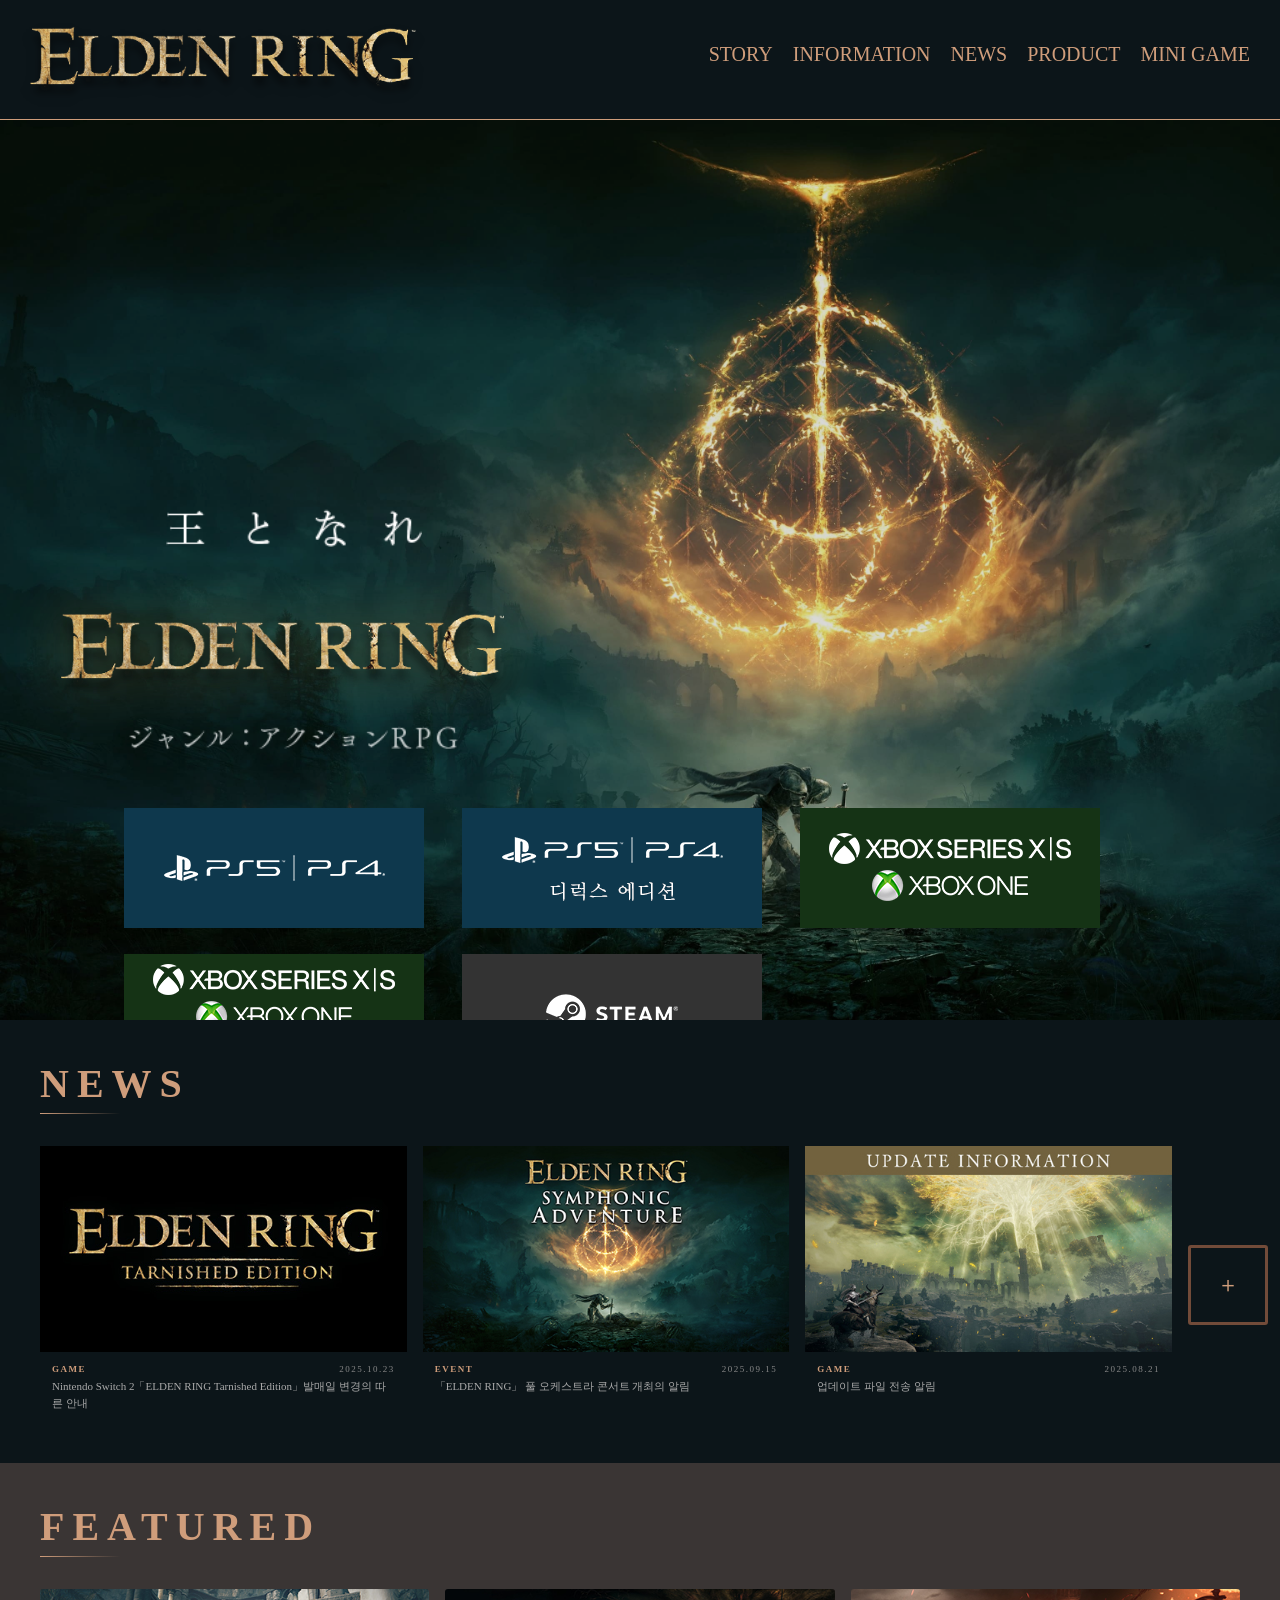
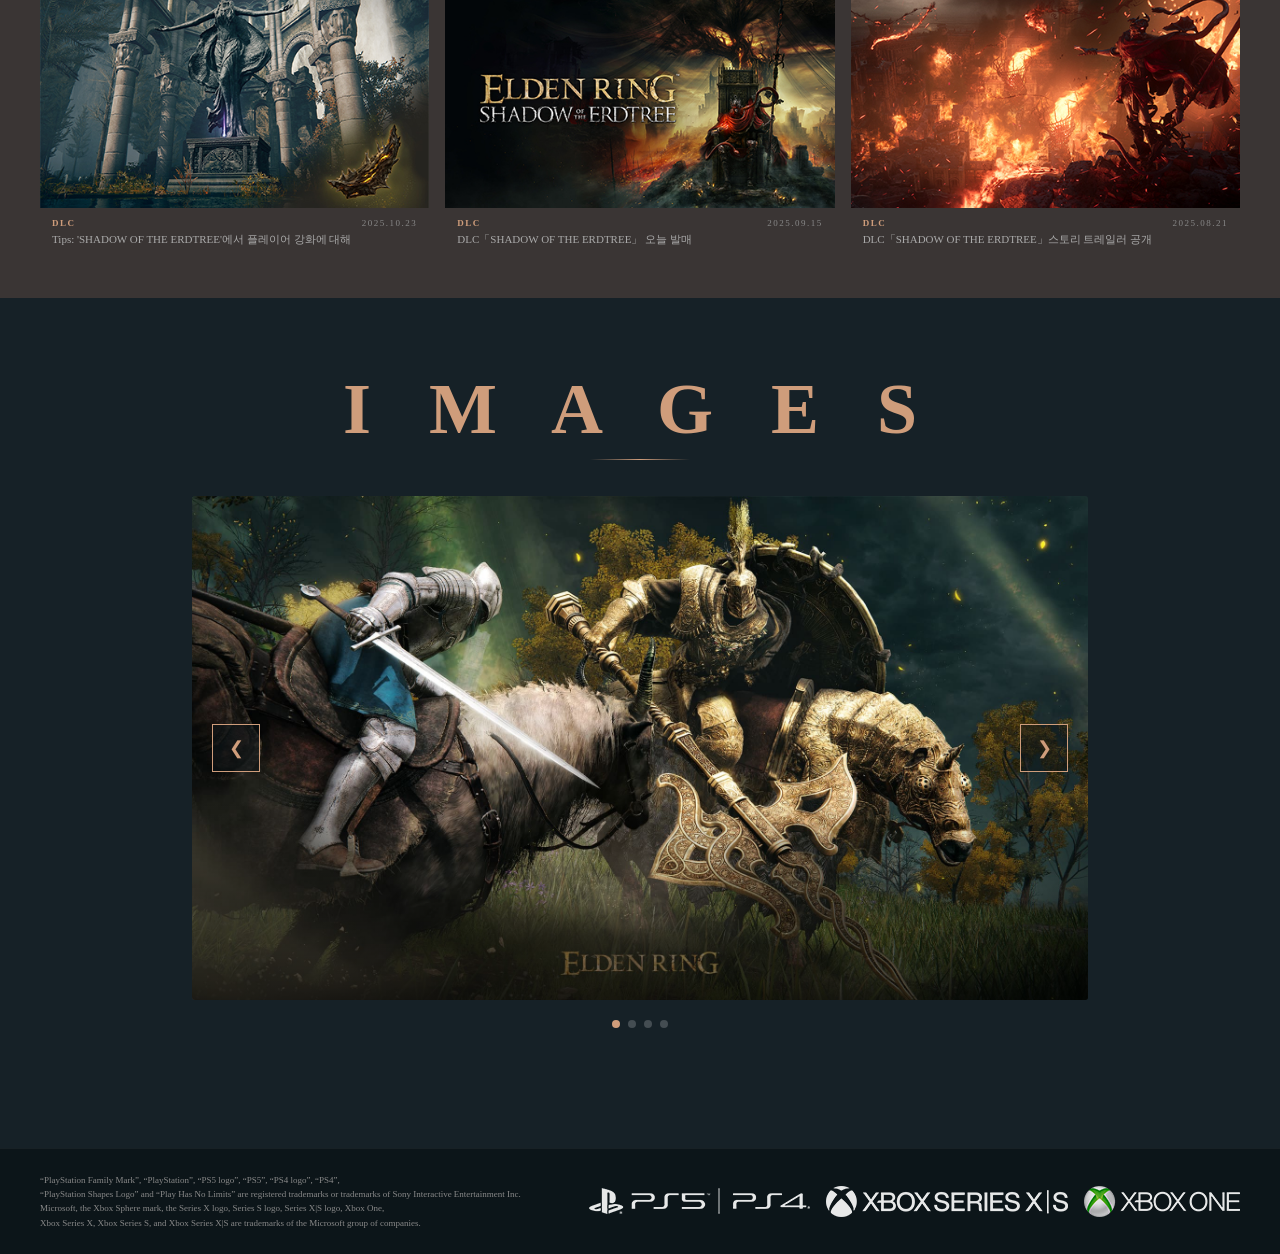
==== commit c2909778: "." ====
--- a/EldenRing_Main.html
+++ b/EldenRing_Main.html
@@ -22,13 +22,12 @@
         <span></span>
       </button>
 
-        <div class="navmenu">
+        <div class="navmenu" id="navmenu">
             <p><a href="EldenRing_Story.html">STORY</a></p>
-            <p><a href="EldenRing_Concept">CONCEPT</a></p>
             <p><a href="EldenRing_Information">INFORMATION</a></p>
+            <p><a href="EldenRing_News.html">NEWS</a></p>
             <p><a href="EldenRing_Product">PRODUCT</a></p>
             <p><a href="EldenRing_MG.html">MINI GAME</a></p>
-            <p><a href="EldenRing_Dlc">DLC</a></p>
         </div>
     </header>
 
--- a/EldenRing_Css.css
+++ b/EldenRing_Css.css
@@ -431,46 +431,55 @@
     color: var(--text-dim); white-space: nowrap;
   }
 
-  @media (max-width: 1024px) {
-  .nav-toggle {
+/* =======================================================================
+   반응형 미디어 쿼리 (공백 및 레이아웃 완벽 최적화)
+   ======================================================================= */
+
+/* 데스크탑 화면에서는 햄버거 버튼을 숨깁니다 */
+.nav-toggle {
   display: none;
-  position: relative;
-  width: 36px;
-  height: 30px;
-  background: transparent;
-  border: none;
-  cursor: pointer;
-  z-index: 10001;
-  padding: 0;
-}
-.nav-toggle span {
-  display: block;
-  position: absolute;
-  left: 0;
-  width: 100%;
-  height: 2px;
-  background: var(--gold);
-  transition: transform 0.3s ease, opacity 0.3s ease, top 0.3s ease;
-}
-.nav-toggle span:nth-child(1) { top: 4px; }
-.nav-toggle span:nth-child(2) { top: 14px; }
-.nav-toggle span:nth-child(3) { top: 24px; }
-
-/* 열린 상태: X 모양 */
-.nav-toggle.open span:nth-child(1) { top: 14px; transform: rotate(45deg); }
-.nav-toggle.open span:nth-child(2) { opacity: 0; }
-.nav-toggle.open span:nth-child(3) { top: 14px; transform: rotate(-45deg); }
-
-
-/* =============== 태블릿 (1024px 이하) =============== */
+}
+
+/* =============== 1. 태블릿 기준 (1024px 이하 공통 적용) =============== */
 @media (max-width: 1024px) {
-  /* --- 헤더 + 햄버거 --- */
-  header { height: 80px; padding: 0 20px 0 0; }
-  #logo, #logo img { height: 130px; }
-
-  .nav-toggle { display: block; }
-
-  /* 메뉴를 우측 슬라이드 드로어로 */
+  
+  header { 
+    height: 80px; 
+    padding: 0 20px 0 0; 
+  }
+  #logo, #logo img { 
+    height: 130px; 
+  }
+
+  .nav-toggle { 
+    display: block; 
+    position: relative;
+    width: 36px;
+    height: 30px;
+    background: transparent;
+    border: none;
+    cursor: pointer;
+    z-index: 10001;
+    padding: 0;
+  }
+  .nav-toggle span {
+    display: block;
+    position: absolute;
+    left: 0;
+    width: 100%;
+    height: 2px;
+    background: var(--gold);
+    transition: transform 0.3s ease, opacity 0.3s ease, top 0.3s ease;
+  }
+  .nav-toggle span:nth-child(1) { top: 4px; }
+  .nav-toggle span:nth-child(2) { top: 14px; }
+  .nav-toggle span:nth-child(3) { top: 24px; }
+
+  .nav-toggle.open span:nth-child(1) { top: 14px; transform: rotate(45deg); }
+  .nav-toggle.open span:nth-child(2) { opacity: 0; }
+  .nav-toggle.open span:nth-child(3) { top: 14px; transform: rotate(-45deg); }
+
+  /* 모바일 메뉴 드로어 */
   .navmenu {
     position: fixed;
     top: 80px;
@@ -487,7 +496,9 @@
     transition: transform 0.4s cubic-bezier(0.65, 0, 0.35, 1);
     z-index: 10000;
   }
-  .navmenu.open { transform: translateX(0); }
+  .navmenu.open { 
+    transform: translateX(0); 
+  }
   .navmenu p {
     width: 100%;
     padding: 18px 30px;
@@ -500,11 +511,11 @@
     width: 100%;
   }
 
-  /* --- Hero --- */
+  /* --- Hero 영역 간격 줄이기 --- */
   .hero {
     height: auto;
-    min-height: auto;            /* ← 강제 높이 제거 */
-    margin-top: 80px;
+    min-height: auto;
+    margin-top: 80px !important;
   }
   .hero-bg {
     background-position: center center;
@@ -515,56 +526,163 @@
     display: flex;
     flex-direction: column;
     align-items: center;
-    justify-content: flex-start; /* ← center 대신 위에서부터 */
-    padding: 50px 30px 50px;
-    min-height: 0;               /* ← 강제 높이 제거 */
-    gap: 18px;                   /* ← 요소 간격을 명시적으로 */
+    justify-content: flex-start;
+    padding: 40px 30px; /* 대문 상하 여백 줄임 */
+    min-height: 0;
+    gap: 12px; /* 대문 요소들 간의 간격 좁히기 (기존 18px -> 12px) */
   }
 
   .hero-jp-top,
   .hero-logo,
   .hero-genre,
   .platform-row {
-    position: static;
-    transform: none;
-    left: auto; top: auto;
-    margin: 0;
-  }
-  .hero-jp-top { width: 30%; max-width: 220px; }
-  .hero-logo   { width: 65%; max-width: 480px; }
-  .hero-genre  { width: 45%; max-width: 360px; margin-bottom: 8px; }
-
+    position: static !important;
+    transform: none !important;
+    left: auto !important; 
+    top: auto !important;
+    margin: 0 auto !important;
+  }
+  .hero-jp-top { width: 35%; max-width: 200px; }
+  .hero-logo   { width: 70%; max-width: 440px; }
+  .hero-genre  { width: 50%; max-width: 320px; margin-bottom: 4px; }
+
+  /* --- 플랫폼 버튼 간의 간격 줄이기 --- */
   .platform-row {
-    display: flex;
+    display: flex !important;
     flex-wrap: wrap;
-    justify-content: center;
-    gap: 8px;
-  }
-  .platform-btn img { height: 30px; width: auto; }
+    justify-content: center !important;
+    gap: 6px; /* 버튼 사이 여백 좁히기 (기존 10px -> 6px) */
+    width: 100%;
+  }
+  .platform-btn {
+    padding: 4px 8px; /* 버튼 내부 여백 줄이기 */
+  }
+  .platform-btn img { height: 26px; width: auto; }
 
   main { margin-top: 0; }
-}
-
-/* =============== 모바일 (768px 이하) =============== */
+
+  /* --- ★ 화면 축소 시에만 파트 제목 폰트 크기 줄이기 --- */
+  .section-title {
+    font-size: 26px; /* 데스크탑 40px -> 태블릿 크기 축소 */
+    letter-spacing: 4px;
+  }
+  .images-title {
+    font-size: 42px; /* 데스크탑 72px -> 태블릿 크기 축소 */
+    letter-spacing: 10px;
+  }
+  
+  /* --- ★ 화면 축소 시에만 캐러셀 화살표 버튼 크기 줄이기 --- */
+  .images-btn {
+    width: 34px;  /* 기존 48px -> 34px 축소 */
+    height: 34px; /* 기존 48px -> 34px 축소 */
+    font-size: 12px;
+  }
+  .images-btn.prev { left: 10px; }
+  .images-btn.next { right: 10px; }
+
+  /* 뉴스 그리드 레이아웃 */
+  .news-grid {
+    grid-template-columns: repeat(2, 1fr) !important;
+    gap: 16px;
+  }
+  .news-more-btn {
+    grid-column: span 2;
+    margin: 10px auto 0;
+  }
+
+  /* 피처드 그리드 레이아웃 */
+  .featured-grid {
+    grid-template-columns: 1fr;
+    gap: 16px;
+  }
+
+  footer {
+    flex-direction: column;
+    padding: 20px;
+    text-align: center;
+    gap: 12px;
+  }
+  .footer-disclaimer { font-size: 8px; max-width: 100%; }
+  
+  /* --- ★ 화면 축소 시에만 푸터 로고 이미지 크기 줄이기 --- */
+  .footer-platforms { 
+    justify-content: center; 
+    gap: 12px; 
+  }
+  .footer-platforms img { 
+    height: 20px; /* 데스크탑보다 크기 축소 */
+  } 
+}
+
+/* =============== 2. 중형 모바일 기준 (768px 이하로 축소 시) =============== */
 @media (max-width: 768px) {
+  header { height: 70px; }
+  .hero { margin-top: 70px !important; }
+  .navmenu { top: 70px; height: calc(100vh - 70px); }
+
+  #logo, #logo img { height: 110px; }
   .hero-bg { background-position: center 35%; filter: brightness(0.75); }
-  .hero-content { padding: 40px 20px; gap: 14px; }
-
-  .hero-jp-top { width: 38%; max-width: 170px; }
-  .hero-logo   { width: 80%; max-width: 340px; }
-  .hero-genre  { width: 60%; max-width: 260px; }
-
-  .platform-btn img { height: 24px; }
-}
-
-/* =============== 작은 폰 (480px 이하) =============== */
+  
+  /* 중형 모바일 hero 간격 추가 축소 */
+  .hero-content { padding: 30px 20px; gap: 10px; }
+
+  .hero-jp-top { width: 45%; }
+  .hero-logo   { width: 80%; }
+  .hero-genre  { width: 65%; }
+  
+  /* 플랫폼 버튼 간격 추가 축소 */
+  .platform-row { gap: 4px; }
+  .platform-btn img { height: 22px; }
+  
+  /* 파트 제목 폰트 크기 추가 축소 */
+  .section-title { font-size: 22px; letter-spacing: 3px; }
+  .images-title { font-size: 32px; letter-spacing: 6px; }
+  
+  .news-grid {
+    grid-template-columns: 1fr !important;
+  }
+  .news-more-btn {
+    grid-column: span 1;
+  }
+  
+  /* 푸터 로고 크기 추가 축소 */
+  .footer-platforms img { height: 16px; }
+}
+
+/* =============== 3. 소형 모바일 기준 (480px 이하로 축소 시) =============== */
 @media (max-width: 480px) {
-  .hero-content { padding: 30px 16px; gap: 12px; }
-  .hero-jp-top { width: 45%; }
-  .hero-logo   { width: 88%; }
-  .hero-genre  { width: 70%; }
-  .platform-btn img { height: 20px; }
-
-  .navmenu { width: 75%; }
-    }
-  }+  html, body {
+    overflow-x: hidden;
+    width: 100%;
+  }
+
+  header { height: 60px; }
+  .hero { margin-top: 60px !important; }
+  .navmenu { top: 60px; height: calc(100vh - 60px); width: 75%; }
+
+  #logo, #logo img { height: 90px; }
+  
+  /* 소형 모바일 hero 간격 최소화 */
+  .hero-content { padding: 25px 16px; gap: 8px; }
+  .hero-jp-top { width: 55%; }
+  .hero-logo   { width: 85%; }
+  .hero-genre  { width: 75%;
+   }
+  
+  /* 플랫폼 버튼 간격 최소화 */
+  .platform-row { gap: 4px; }
+  .platform-btn img { height: 18px; }
+
+  /* 파트 제목 폰트 크기 최대로 축소 */
+  .section-title { font-size: 18px; letter-spacing: 2px; margin-bottom: 2px; }
+  .section-divider { margin-bottom: 20px; }
+  .images-title { font-size: 30px; letter-spacing: 4px; }
+  
+  /* 이미지 화살표 버튼 최소화 */
+  .images-btn { width: 28px; height: 28px; font-size: 10px; }
+
+  .footer-disclaimer { font-size: 7px; line-height: 1.4; }
+  
+  /* 푸터 로고 크기 최소화 */
+  .footer-platforms img { height: 14px; }
+}
